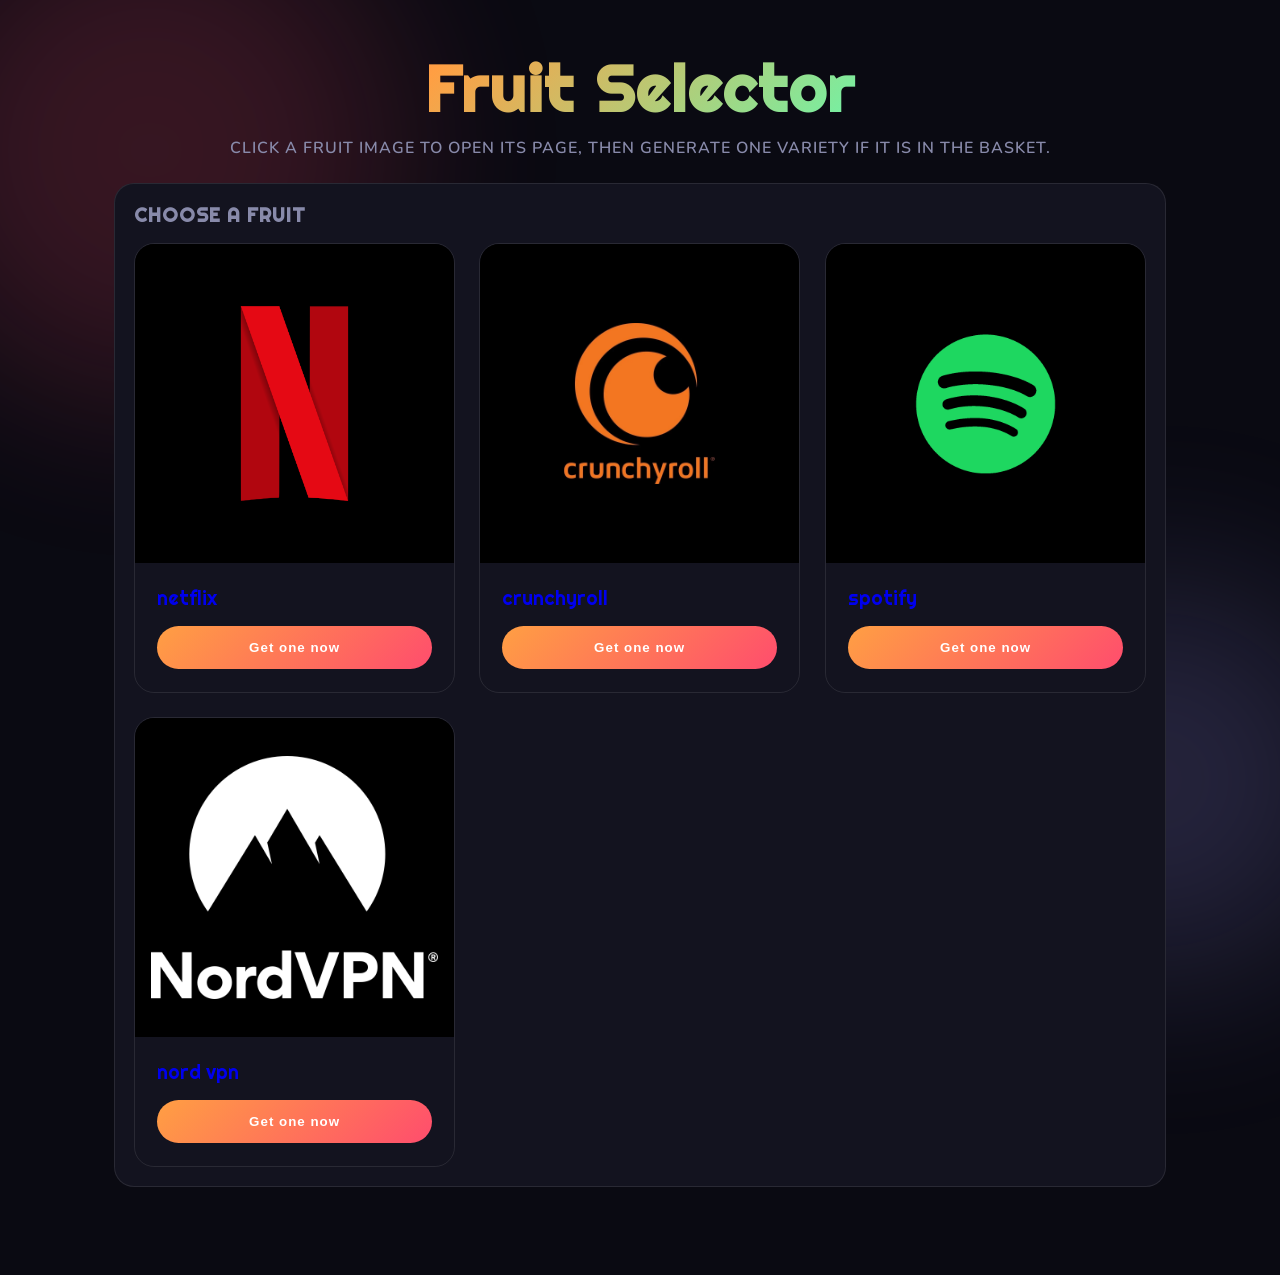
==== index.html @ a38c233d "Initial commit: Fruit Selector app" ====
﻿<!DOCTYPE html>
<html lang="en">
<head>
<meta charset="UTF-8">
<meta name="viewport" content="width=device-width, initial-scale=1.0">
<title>Fruit Selector</title>
<link href="https://fonts.googleapis.com/css2?family=Righteous&family=Nunito:wght@400;600;800&display=swap" rel="stylesheet">
<link rel="stylesheet" href="styles.css">
</head>
<body>

<div class="bg-orb"></div>
<div class="bg-orb"></div>
<div class="bg-orb"></div>
<div class="confetti-container" id="confetti"></div>

<header>
  <h1>Fruit Selector</h1>
  <p>Click a fruit image to open its page, then generate one variety if it is in the basket.</p>
</header>

<main>
  <section class="catalog-section">
    <h2>Choose a fruit</h2>
    <div class="catalog-grid" id="catalogGrid"></div>
  </section>
</main>

<script src="script.js"></script>
</body>
</html>
---- styles.css ----
﻿:root {
  --bg: #0a0a12;
  --card: #13131f;
  --border: #ffffff18;
  --text: #f0eeff;
  --muted: #888aaa;
  --apple-red: #ff4d6d;
  --orange: #ff9f43;
  --green-apple: #7bed9f;
  --blueberry: #a29bfe;
}

* { box-sizing: border-box; margin: 0; padding: 0; }
body {
  background: var(--bg);
  color: var(--text);
  font-family: 'Nunito', sans-serif;
  min-height: 100vh;
  overflow-x: hidden;
  position: relative;
}

body.theme-red { background: linear-gradient(135deg, #160408, #0b0710); }
body.theme-orange { background: linear-gradient(135deg, #241000, #0f070c); }
body.theme-green { background: linear-gradient(135deg, #08120a, #071014); }
body.theme-blue { background: linear-gradient(135deg, #081022, #050715); }

.bg-orb {
  position: fixed;
  border-radius: 50%;
  filter: blur(90px);
  opacity: 0.18;
  animation: drift 14s ease-in-out infinite alternate;
  pointer-events: none;
  z-index: 0;
}
.bg-orb:nth-child(1) { width: 500px; height: 500px; background: var(--apple-red); top: -100px; left: -100px; animation-delay: 0s; }
.bg-orb:nth-child(2) { width: 400px; height: 400px; background: var(--blueberry); bottom: -80px; right: -80px; animation-delay: -5s; }
.bg-orb:nth-child(3) { width: 300px; height: 300px; background: var(--green-apple); top: 40%; left: 50%; animation-delay: -9s; }

@keyframes drift {
  from { transform: translate(0, 0) scale(1); }
  to   { transform: translate(40px, 30px) scale(1.08); }
}

header {
  position: relative; z-index: 2;
  text-align: center;
  padding: 3rem 1rem 1.5rem;
}
header h1 {
  font-family: 'Righteous', cursive;
  font-size: clamp(2.4rem, 6vw, 4rem);
  letter-spacing: 2px;
  background: linear-gradient(135deg, var(--apple-red), var(--orange), var(--green-apple), var(--blueberry));
  -webkit-background-clip: text;
  -webkit-text-fill-color: transparent;
  background-clip: text;
}
header p {
  color: var(--muted);
  font-size: 1rem;
  margin-top: .5rem;
  font-weight: 600;
  letter-spacing: 1px;
  text-transform: uppercase;
}

main {
  position: relative; z-index: 2;
  max-width: 1100px;
  margin: 0 auto;
  padding: 0 1.5rem 4rem;
}

.catalog-section,
.fruit-page-header,
.fruit-controls,
.fruit-result {
  background: var(--card);
  border: 1px solid var(--border);
  border-radius: 20px;
  padding: 1.2rem;
  margin-bottom: 1.5rem;
}
.fruit-page-header {
  display: block;
  padding: 1rem 1.2rem 0.8rem;
}
.page-top-bar {
  position: sticky;
  top: 0;
  z-index: 90;
  display: flex;
  justify-content: space-between;
  align-items: center;
  gap: 1rem;
  padding: 0.8rem 0;
  background: rgba(19, 19, 28, 0.95);
  border-bottom: 1px solid rgba(255,255,255,.08);
}
.page-top-bar.out-stock {
  background: rgba(61, 12, 18, .95);
  border-color: #ff4d6d55;
}
.catalog-section h2,
.page-title {
  font-family: 'Righteous', cursive;
  font-size: 1.2rem;
  letter-spacing: 1px;
  color: var(--muted);
  text-transform: uppercase;
  margin-bottom: 1rem;
}

.catalog-grid {
  display: grid;
  grid-template-columns: repeat(auto-fit, minmax(240px, 1fr));
  gap: 1.5rem;
}

.catalog-card {
  display: block;
  overflow: hidden;
  text-decoration: none;
}

.fruit-card {
  border-radius: 20px;
  border: 1px solid var(--border);
  overflow: hidden;
  position: relative;
  transition: transform .3s cubic-bezier(.34,1.56,.64,1), box-shadow .3s;
  animation: cardPop .5s cubic-bezier(.34,1.56,.64,1) both;
  cursor: default;
}
.fruit-card:hover {
  transform: translateY(-8px) scale(1.03);
}
@keyframes cardPop {
  from { opacity: 0; transform: scale(.7) rotate(-4deg); }
  to   { opacity: 1; transform: scale(1) rotate(0deg); }
}

.card-bg {
  position: absolute; inset: 0;
  opacity: .15;
  transition: opacity .3s;
}
.fruit-card:hover .card-bg { opacity: .25; }

.fruit-thumb {
  width: 100%;
  display: block;
  aspect-ratio: 1/1;
  object-fit: contain;
  background: #000;
  padding: 1rem;
}

.fruit-banner img {
  width: 100%;
  border-radius: 20px;
  background: #000;
  padding: 1rem;
}

.card-content {
  position: relative; z-index: 1;
  padding: 1.4rem;
}
.card-content.card-compact {
  display: grid;
  gap: 1rem;
  padding: 1.4rem;
  justify-items: start;
}
.card-cta {
  width: 100%;
  padding: .9rem 1rem;
  border: none;
  border-radius: 999px;
  background: linear-gradient(135deg, #ff9f43, #ff4d6d);
  color: #ffffff;
  font-weight: 800;
  letter-spacing: 1px;
  cursor: pointer;
  transition: transform .18s ease, box-shadow .18s ease, opacity .18s ease;
}
.card-cta:hover {
  transform: translateY(-1px);
  box-shadow: 0 10px 30px rgba(255, 79, 109, .2);
}

.gen-btn {
  width: 100%;
  padding: 1rem 1.2rem;
  border-radius: 999px;
  border: none;
  background: linear-gradient(135deg, #ff4d6d, #ff9f43);
  color: #fff;
  font-weight: 800;
  letter-spacing: 1px;
  cursor: pointer;
  transition: transform .18s ease, box-shadow .18s ease, opacity .18s ease;
}
.gen-btn:hover:not(:disabled) {
  transform: translateY(-1px);
  box-shadow: 0 12px 36px rgba(255, 79, 109, .25);
}
.gen-btn:disabled {
  opacity: 0.45;
  cursor: not-allowed;
  background: linear-gradient(135deg, #664466, #665544);
}

.card-header {
  display: flex;
  align-items: center;
  gap: .8rem;
  margin-bottom: 1rem;
}
.card-emoji {
  font-size: 2.4rem;
  animation: wobble 3s ease-in-out infinite;
}
@keyframes wobble {
  0%,100% { transform: rotate(-5deg); }
  50% { transform: rotate(5deg); }
}
.card-title {
  font-family: 'Righteous', cursive;
  font-size: 1.2rem;
}
.card-subtitle {
  font-size: .72rem;
  font-weight: 800;
  letter-spacing: 1.5px;
  text-transform: uppercase;
  opacity: .6;
  margin-top: .1rem;
}

.variety-row {
  display: flex;
  justify-content: space-between;
  align-items: center;
  background: #ffffff08;
  border-radius: 8px;
  padding: .6rem .8rem;
  font-size: .82rem;
}
.variety-name { font-weight: 700; }
.variety-weight {
  font-size: .75rem;
  font-weight: 800;
  letter-spacing: .5px;
  padding: .15rem .45rem;
  border-radius: 10px;
  background: #ffffff14;
}

.stock-panel {
  display: flex;
  gap: 1rem;
  align-items: center;
  flex-wrap: wrap;
}
.stock-panel label {
  font-size: .85rem;
  font-weight: 700;
  letter-spacing: .5px;
  text-transform: uppercase;
  color: var(--muted);
}
.stock-panel input {
  width: 100px;
  padding: .75rem 1rem;
  border-radius: 12px;
  border: 1px solid var(--border);
  background: transparent;
  color: var(--text);
  font-size: 1rem;
  outline: none;
}

.page-note {
  color: var(--muted);
  font-size: .95rem;
  letter-spacing: .5px;
}

.status-pill {
  display: inline-flex;
  align-items: center;
  justify-content: center;
  padding: .35rem .75rem;
  border-radius: 999px;
  font-size: .72rem;
  font-weight: 800;
  letter-spacing: .85px;
  text-transform: uppercase;
  min-width: 110px;
}
.status-out {
  color: #ffedf1;
  background: #ff4d6d20;
  border: 1px solid #ff4d6d55;
}
.status-ok {
  color: #d7ffd4;
  background: #7bed9f20;
  border: 1px solid #7bed9f55;
}

.back-link {
  display: inline-block;
  color: var(--text);
  text-decoration: none;
  opacity: .75;
  transition: opacity .2s;
}
.back-link:hover { opacity: 1; }

.fruit-banner {
  display: flex;
  justify-content: center;
  padding-top: 1rem;
}
.fruit-banner img {
  width: 100%;
  border-radius: 20px;
  background: #000;
  padding: 1rem;
  max-width: 360px;
}

.fruit-details {
  text-align: center;
  padding: 1rem 0;
  border-top: 1px solid var(--border);
}
.fruit-detail-title {
  font-family: 'Righteous', cursive;
  font-size: 1.1rem;
  margin-bottom: 0.5rem;
}
.fruit-detail-category {
  font-size: 0.75rem;
  font-weight: 800;
  letter-spacing: 1.5px;
  text-transform: uppercase;
  opacity: 0.6;
}

.fruit-result {
  min-height: 0;
}
.fruit-result:empty {
  display: none;
}
.result-card {
  cursor: default;
}

.json-section {
  background: var(--card);
  border: 1px solid var(--border);
  border-radius: 20px;
  overflow: hidden;
}
.json-header {
  display: flex;
  justify-content: space-between;
  align-items: center;
  padding: 1rem 1.5rem;
  border-bottom: 1px solid var(--border);
  background: #ffffff05;
}
.json-header span {
  font-family: 'Righteous', cursive;
  font-size: .9rem;
  letter-spacing: 2px;
  text-transform: uppercase;
  color: var(--muted);
}
.copy-btn {
  font-family: 'Nunito', sans-serif;
  font-size: .78rem;
  font-weight: 800;
  letter-spacing: 1px;
  text-transform: uppercase;
  padding: .35rem .9rem;
  border-radius: 20px;
  border: 1px solid var(--border);
  background: #ffffff0a;
  color: var(--text);
  cursor: pointer;
  transition: background .2s, color .2s;
}
.copy-btn:hover { background: var(--blueberry); color: #fff; border-color: var(--blueberry); }
pre {
  margin: 0;
  padding: 1.5rem;
  font-size: .78rem;
  line-height: 1.7;
  overflow-x: auto;
  color: #cdd6f4;
  font-family: 'Courier New', monospace;
  white-space: pre-wrap;
  word-break: break-word;
}

.jk { color: #89dceb; }
.js { color: #a6e3a1; }
.jn { color: #fab387; }
.jp { color: #cba6f7; }

.confetti-container {
  position: fixed; inset: 0; pointer-events: none; z-index: 100;
  overflow: hidden;
}
.confetti-piece {
  position: absolute;
  top: -20px;
  width: 10px; height: 10px;
  border-radius: 2px;
  animation: confettiFall linear forwards;
}
@keyframes confettiFall {
  to { transform: translateY(110vh) rotate(720deg); opacity: 0; }
}

@media (max-width: 800px) {
  .catalog-grid { grid-template-columns: 1fr; }
  .fruit-thumb {
    max-height: 200px;
    aspect-ratio: auto;
  }
  .fruit-banner {
    padding-top: 0.5rem;
  }
  .fruit-banner img {
    max-width: 160px;
  }
  .fruit-details {
    padding: 0.8rem 0;
  }
  .fruit-detail-title {
    font-size: 1rem;
    margin-bottom: 0.3rem;
  }
  .fruit-detail-category {
    font-size: 0.7rem;
  }
  .gen-btn {
    padding: 0.8rem 1rem;
    font-size: 0.95rem;
  }
  pre {
    padding: 1rem;
    font-size: 0.7rem;
  }
  header {
    padding: 1.5rem 1rem 0.8rem;
  }
  header h1 {
    font-size: 1.8rem;
  }
  header p {
    font-size: 0.85rem;
  }
  main {
    padding: 0 1rem 2rem;
  }
  .catalog-section,
  .fruit-page-header,
  .fruit-controls,
  .fruit-result {
    padding: 1rem;
    margin-bottom: 1rem;
  }
  .page-top-bar {
    padding: 0.6rem 0;
    gap: 0.5rem;
  }
  .back-link {
    font-size: 0.9rem;
  }
  .status-pill {
    font-size: 0.8rem;
    padding: 0.4rem 0.6rem;
  }
  .json-header {
    padding: 0.8rem 1rem;
    flex-direction: column;
    gap: 0.8rem;
    align-items: flex-start;
  }
  .copy-btn {
    width: 100%;
    text-align: center;
  }
  .card-title {
    font-size: 1rem;
  }
  .card-subtitle {
    font-size: 0.65rem;
  }
}
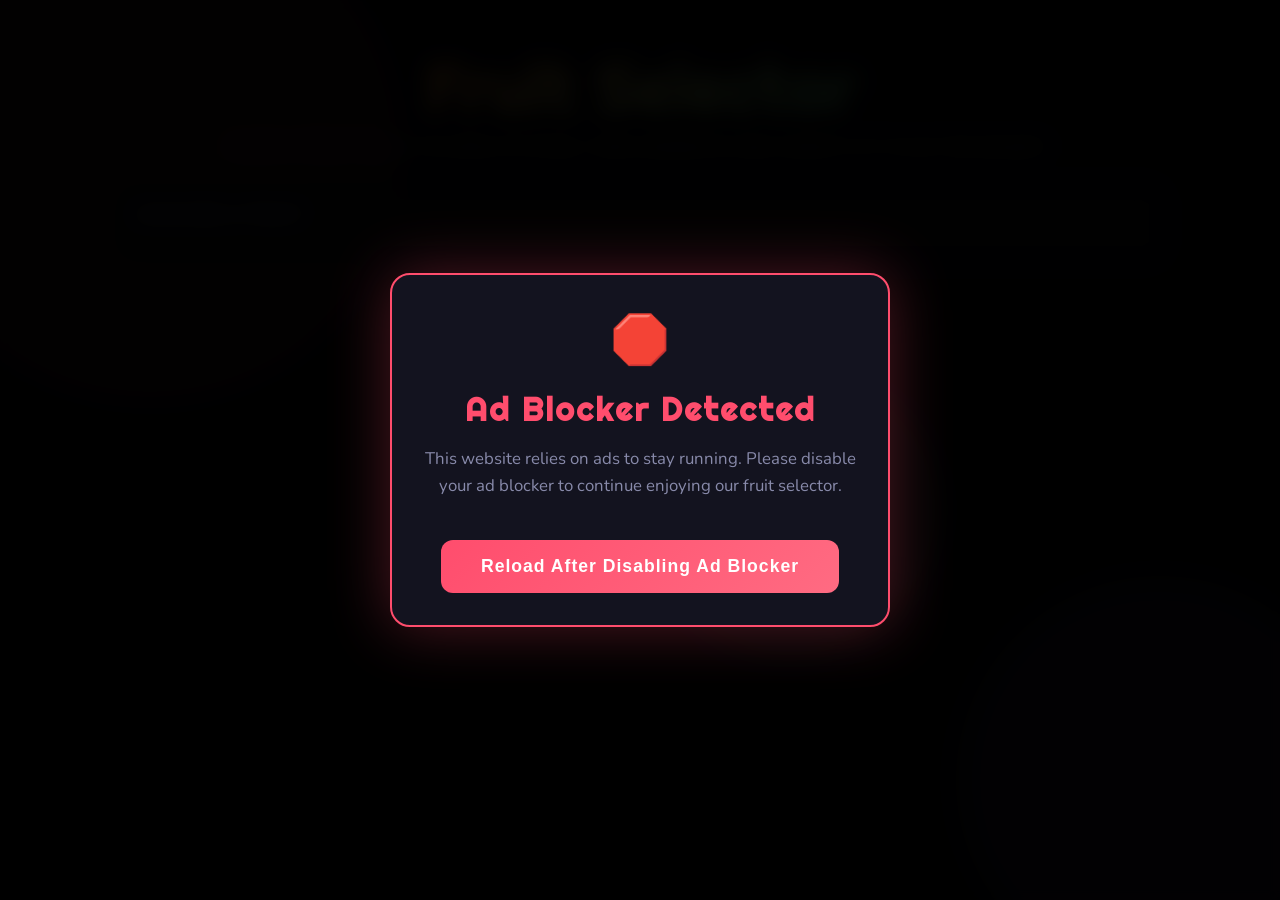
==== commit 5052c3f6: "Simplify detection - only trigger on actual Google Ads script failure" ====
--- a/index.html
+++ b/index.html
@@ -25,7 +25,23 @@
     <div class="catalog-grid" id="catalogGrid"></div>
   </section>
 </main>
+<div data-banner-id="2020969"></div>
+<div data-banner-id="2020970"></div>
+<div data-banner-id="2020970"></div>
+<div data-banner-id="2020978"></div>
+<div data-banner-id="2020979"></div>
+<div id="ad-placeholder"></div>
+<div class="adblocker-modal" id="adblockerModal">
+  <div class="adblocker-modal-content">
+    <div class="warning-icon">🛑</div>
+    <h2>Ad Blocker Detected</h2>
+    <p>This website relies on ads to stay running. Please disable your ad blocker to continue enjoying our fruit selector.</p>
+    <button class="adblocker-disable-btn" onclick="location.reload()">Reload After Disabling Ad Blocker</button>
+  </div>
+</div>
+
 
 <script src="script.js"></script>
+<script async src="https://js.mbidadm.com/static/scripts.js" data-admpid="439718"></script>
 </body>
 </html>
--- a/styles.css
+++ b/styles.css
@@ -18,6 +18,19 @@
   min-height: 100vh;
   overflow-x: hidden;
   position: relative;
+}
+
+body.adblock-locked {
+  overflow: hidden;
+}
+
+body.adblock-locked header,
+body.adblock-locked main,
+body.adblock-locked .bg-orb,
+body.adblock-locked .confetti-container {
+  filter: blur(10px);
+  pointer-events: none;
+  user-select: none;
 }
 
 body.theme-red { background: linear-gradient(135deg, #160408, #0b0710); }
@@ -508,3 +521,93 @@
     font-size: 0.65rem;
   }
 }
+
+/* Ad Blocker Detection Modal */
+.adblocker-modal {
+  display: none;
+  position: fixed;
+  top: 0;
+  left: 0;
+  width: 100%;
+  height: 100%;
+  background: rgba(0, 0, 0, 0.95);
+  z-index: 9999;
+  justify-content: center;
+  align-items: center;
+  flex-direction: column;
+  backdrop-filter: blur(5px);
+}
+
+.adblocker-modal.active {
+  display: flex;
+}
+
+.adblocker-modal-content {
+  background: var(--card);
+  border: 2px solid var(--apple-red);
+  border-radius: 20px;
+  padding: 2rem;
+  max-width: 500px;
+  text-align: center;
+  box-shadow: 0 0 60px rgba(255, 77, 109, 0.3);
+  animation: modalPop 0.4s ease-out;
+}
+
+@keyframes modalPop {
+  0% { transform: scale(0.8); opacity: 0; }
+  100% { transform: scale(1); opacity: 1; }
+}
+
+.adblocker-modal h2 {
+  font-family: 'Righteous', cursive;
+  font-size: 2rem;
+  color: var(--apple-red);
+  margin-bottom: 1rem;
+  letter-spacing: 2px;
+}
+
+.adblocker-modal p {
+  color: var(--text);
+  font-size: 1.05rem;
+  line-height: 1.6;
+  margin-bottom: 1.5rem;
+  color: var(--muted);
+}
+
+.adblocker-modal .warning-icon {
+  font-size: 3rem;
+  margin-bottom: 1rem;
+  animation: bounce 1s ease-in-out infinite;
+}
+
+@keyframes bounce {
+  0%, 100% { transform: translateY(0); }
+  50% { transform: translateY(-10px); }
+}
+
+.adblocker-disable-btn {
+  background: linear-gradient(135deg, var(--apple-red), #ff6b82);
+  color: white;
+  border: none;
+  padding: 1rem 2.5rem;
+  font-size: 1.1rem;
+  border-radius: 12px;
+  cursor: pointer;
+  font-weight: 800;
+  letter-spacing: 1px;
+  transition: all 0.3s ease;
+  margin-top: 1rem;
+}
+
+.adblocker-disable-btn:hover {
+  transform: translateY(-2px);
+  box-shadow: 0 10px 30px rgba(255, 77, 109, 0.4);
+}
+
+.adblocker-disable-btn:active {
+  transform: translateY(0);
+}
+
+#ad-placeholder {
+  display: none;
+}
